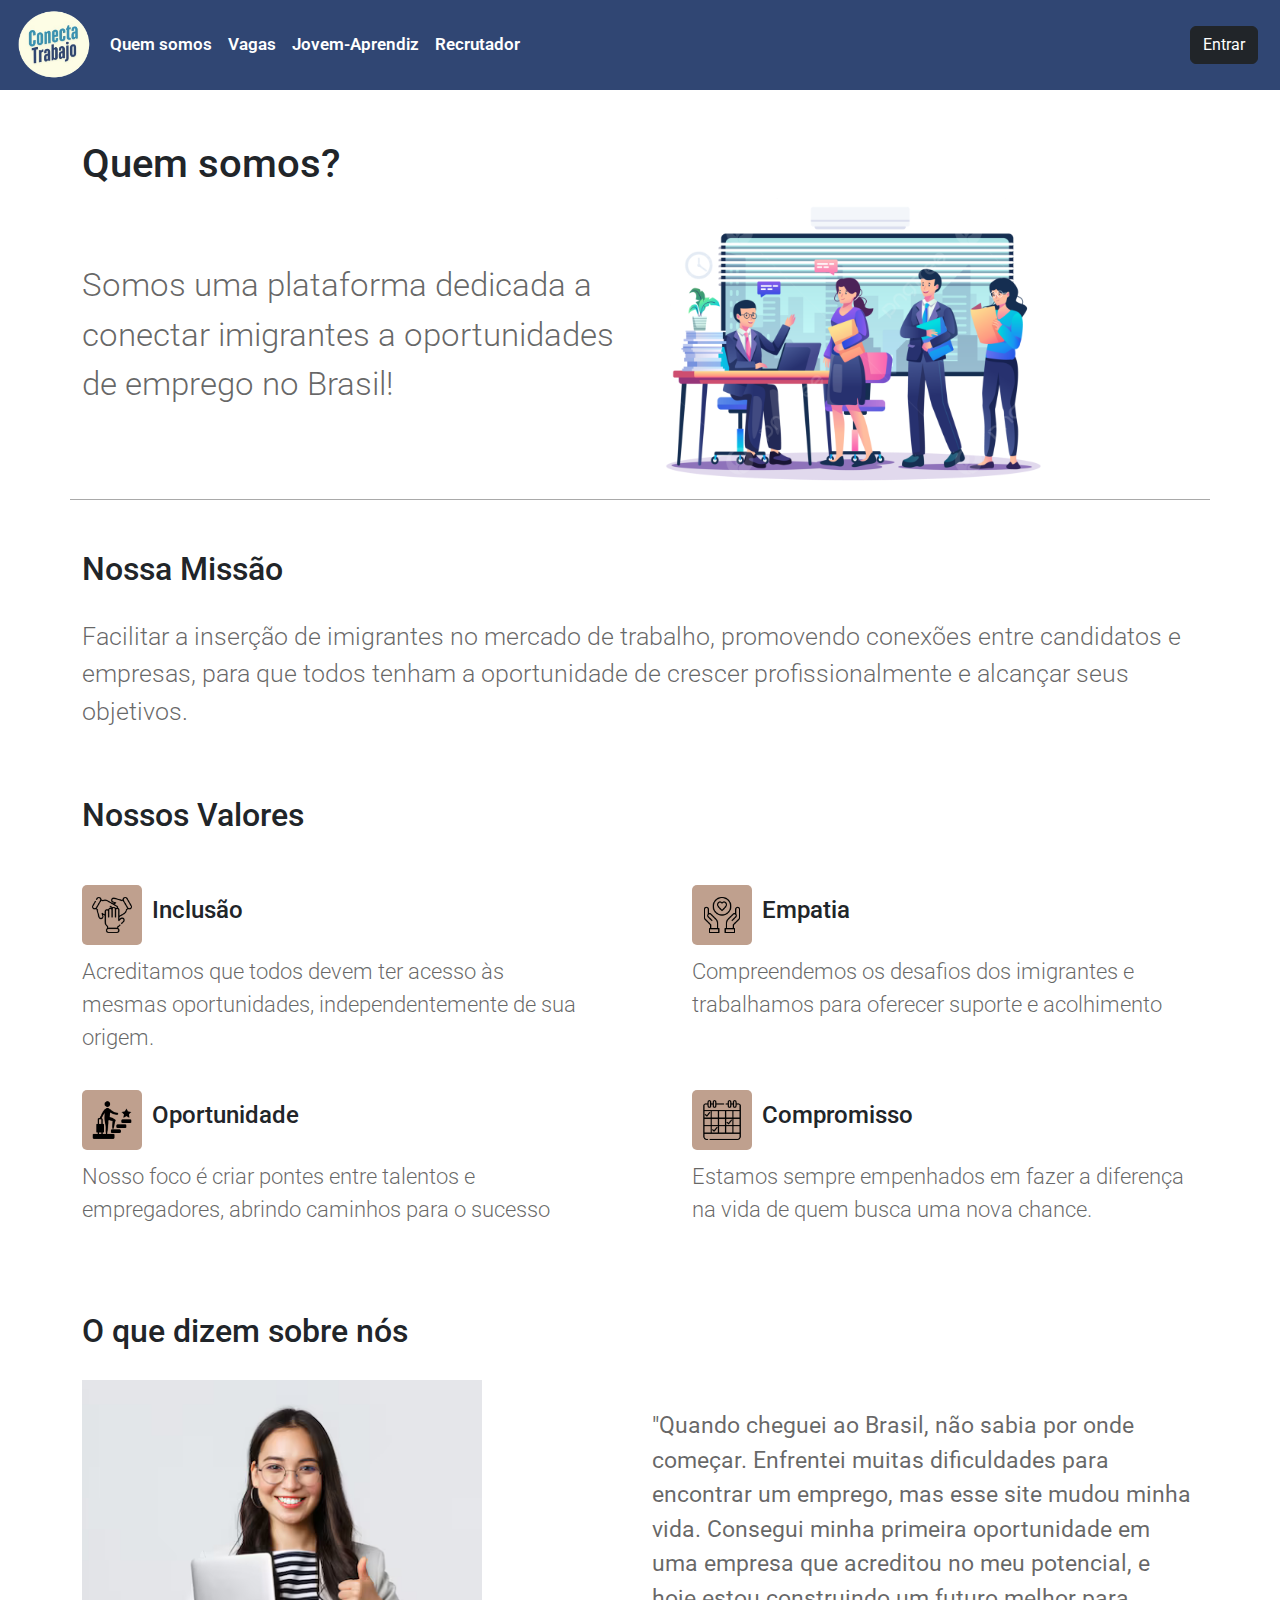
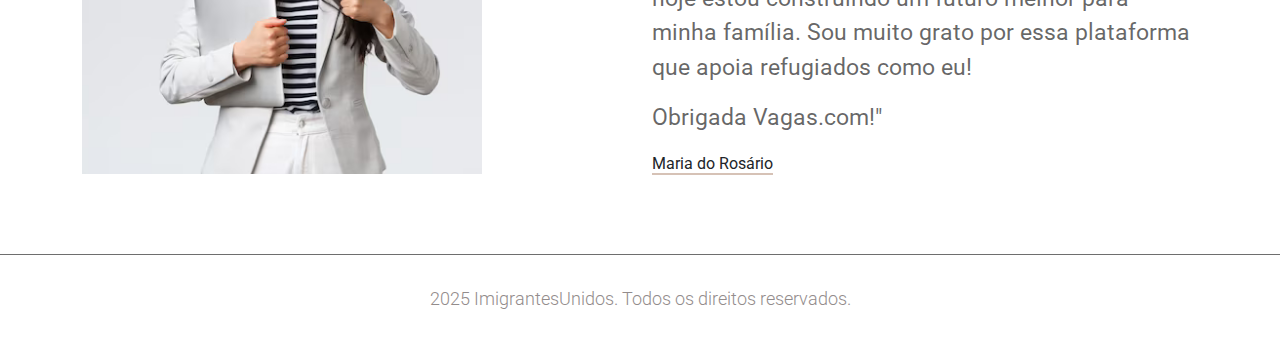
==== index.html @ cefb69b0 "adicionar logo" ====
<!DOCTYPE html>
<html lang="pt-br">
<head>
    <meta charset="UTF-8">
    <meta name="viewport" content="width=device-width, initial-scale=1.0">
    <title>Document</title>
    <link href="https://cdn.jsdelivr.net/npm/bootstrap@5.3.3/dist/css/bootstrap.min.css" rel="stylesheet" integrity="sha384-QWTKZyjpPEjISv5WaRU9OFeRpok6YctnYmDr5pNlyT2bRjXh0JMhjY6hW+ALEwIH" crossorigin="anonymous">
    <link rel="stylesheet" href="tudo/style.css">
    <link rel="stylesheet" href="home/style.css">
</head>
<body>

    <nav class="navbar  navbar-expand-lg">
        <div class="container-fluid">
          <img src="img/trabalho-gimp.png"
          alt="Bootstrap" width="80" height="70">
          <button class="navbar-toggler" type="button" data-bs-toggle="collapse" data-bs-target="#navbarSupportedContent" aria-controls="navbarSupportedContent" aria-expanded="false" aria-label="Toggle navigation">
            <span class="navbar-toggler-icon"></span>
          </button>
          <div class="collapse navbar-collapse" id="navbarSupportedContent">
            <ul class="navbar-nav me-auto mb-2 mb-lg-0">
              <li class="nav-item">
                <a class="nav-link" aria-current="page" href="#">Quem somos</a>
              </li>
              <li class="nav-item">
                <a class="nav-link" href="#">Vagas</a>
              </li>
              <li class="nav-item">
                <a class="nav-link" href="#">Jovem-Aprendiz</a>
              </li>
              <li class="nav-item">
                <a class="nav-link" href="#">Recrutador</a>
              </li>
            </ul>
            <form class="d-flex" role="search">
                <button type="button" class="btn btn-dark">Entrar</button>
            </form>
          </div>
        </div>
    </nav>

    <div class="container quem-somos">
        <div class="row">
            <h1>Quem somos?</h1>
        </div>
    </div>

    <div class="container comeco">
        <div class="row align-items-center">
            <p class="col-md-6">Somos uma plataforma dedicada a conectar imigrantes a oportunidades de emprego no Brasil!</p>
            <div class="col-md-6"><img src="img/img-principal.png" alt="" class="img-comeco"></div>
        </div>
    </div>

    <div class="container missao">
        <div class="row">
            <h2>Nossa Missão</h2>
            <p>Facilitar a inserção de imigrantes no mercado de trabalho, promovendo conexões entre candidatos e empresas, para que todos tenham a oportunidade de crescer profissionalmente e alcançar seus objetivos.</p>
        </div>
    </div>

    <div class="container valores">
        <div class="row justify-content-between">
            <h2>Nossos Valores</h2>
            <div class="topicos-valores col-md-6">
              <div class="icones">
                <img src="img/equipe.png" alt="">
                <h4>Inclusão</h4>
              </div>
              <p>Acreditamos que todos devem ter acesso às mesmas oportunidades, independentemente de sua origem.</p>
            </div>
            <div class="topicos-valores col-md-6">
              <div class="icones">
                <img src="img/empatia.png" alt="">
                <h4>Empatia</h4>
              </div>
              <p>Compreendemos os desafios dos imigrantes e trabalhamos para oferecer suporte e acolhimento</p>
            </div>
            <div class="topicos-valores col-md-6">
              <div class="icones">
                <img src="img/conquista (1).png" alt="">
                <h4>Oportunidade</h4>
              </div>
              <p> Nosso foco é criar pontes entre talentos e empregadores, abrindo caminhos para o sucesso</p>
            </div>
            <div class="topicos-valores col-md-6">
              <div class="icones">
                <img src="img/compromisso.png" alt="">
                <h4>Compromisso</h4>
              </div>
              <p>Estamos sempre empenhados em fazer a diferença na vida de quem busca uma nova chance.</p>
            </div>
        </div>
    </div>

    <div class="container comentario">
      <div class="row align-items-center">
        <h2 class="col-md-12">O que dizem sobre nós</h2>
        <div class="col-md-6">
          <img src="img/negp.png" alt="">
        </div>
        <div class="col-md-6">
          <p>"Quando cheguei ao Brasil, não sabia por onde começar. Enfrentei muitas dificuldades para encontrar um emprego, mas esse site mudou minha vida. Consegui minha primeira oportunidade em uma empresa que acreditou no meu potencial, e hoje estou construindo um futuro melhor para minha família. Sou muito grato por essa plataforma que apoia refugiados como eu!</p>
          <p>Obrigada Vagas.com!"</p>
          <span>Maria do Rosário</span>
        </div>
   </div>
    </div>

    <footer>
        <div class="container">
            <div class="row">
                <p class="text-center">2025 ImigrantesUnidos. Todos os direitos reservados.</p>
            </div>
        </div>
    </footer>

      
    

    <script src="https://cdn.jsdelivr.net/npm/bootstrap@5.3.3/dist/js/bootstrap.bundle.min.js" integrity="sha384-YvpcrYf0tY3lHB60NNkmXc5s9fDVZLESaAA55NDzOxhy9GkcIdslK1eN7N6jIeHz" crossorigin="anonymous"></script>

</body>
</html>
---- tudo/style.css ----
@charset "utf-8";

@import url('https://fonts.googleapis.com/css2?family=Julius+Sans+One&family=Roboto:ital,wght@0,100..900;1,100..900&display=swap');

@import url('https://fonts.googleapis.com/css2?family=Roboto:ital,wght@0,100..900;1,100..900&display=swap'); 

*{
    font-family: "Roboto", serif;
}

:root{
    --cor1: #304673;
    --cor5: #0D0D0D;
}


.navbar{
    background-color: #304673;
    color: white;
    height: 90px;
}

.brand{
   text-decoration: none;
   font-family: "Julius Sans One", serif;
   background-color: rgba(0, 0, 0, 0.753);
   padding: 8px;
   border-radius: 10px;
}

.img-logo{
    border-radius: 10px;
   
}

.navbar a{
    color: white;
    font-weight: 600;
    font-size: 17px;
}

.navbar a:hover{
    color: white;
    text-decoration: dashed;
}
.navbar-collapse{
    background-color: #304673;
    padding: 10px;
}


footer{
    border-top: 1px solid rgba(0, 0, 0, 0.568);
    padding: 30px 0px 20px 0px;
}

footer p{
    color: rgb(147, 140, 140);
    font-size: 18px;
}
---- home/style.css ----
@charset "UTF-8";

p{
    font-size: 25px;
    color: #0d0d0da2;
    font-weight: 300;
}

h2{
    margin-bottom: 30px;
}

.quem-somos h1{
    font-size: 30px;
}

.quem-somos{
    margin-top: 50px;
}

.quem-somos h1{
    font-size: 40px;
}

.comeco{
    margin-bottom: 50px;
    padding-bottom: 10px;
    border-bottom: 1px solid rgba(0, 0, 0, 0.336);
}
.comeco p{
    font-size: 33px;
}

.img-comeco{
    max-width: 400px;
}


@media (max-width:767px){
    .comeco{
        margin-top: 30px;
    }
    
}

.valores{
    margin-top: 50px;
}

.valores h2{
    margin-bottom:50px;
}

.valores img{
    width: 60px;
    background-color: #BFA08E;
    padding: 10px;
    border-radius: 5px;
}

.topicos-valores{
   max-width: 530px;
   margin-bottom: 20px;
}

.topicos-valores p{
    font-size: 22px;
}

.icones{
    display: flex;
    align-items: center;
    gap: 10px;
    margin-bottom: 10px;
}

.comentario{
    margin-top: 50px;
    margin-bottom: 50px;
}

.comentario img{
    max-width: 400px;
    margin-bottom: 30px;
}

.comentario p{
    font-weight: 400;
    font-size: 23px;

}

.comentario span{
    border-bottom: 2px solid #bfa08ea4;
}
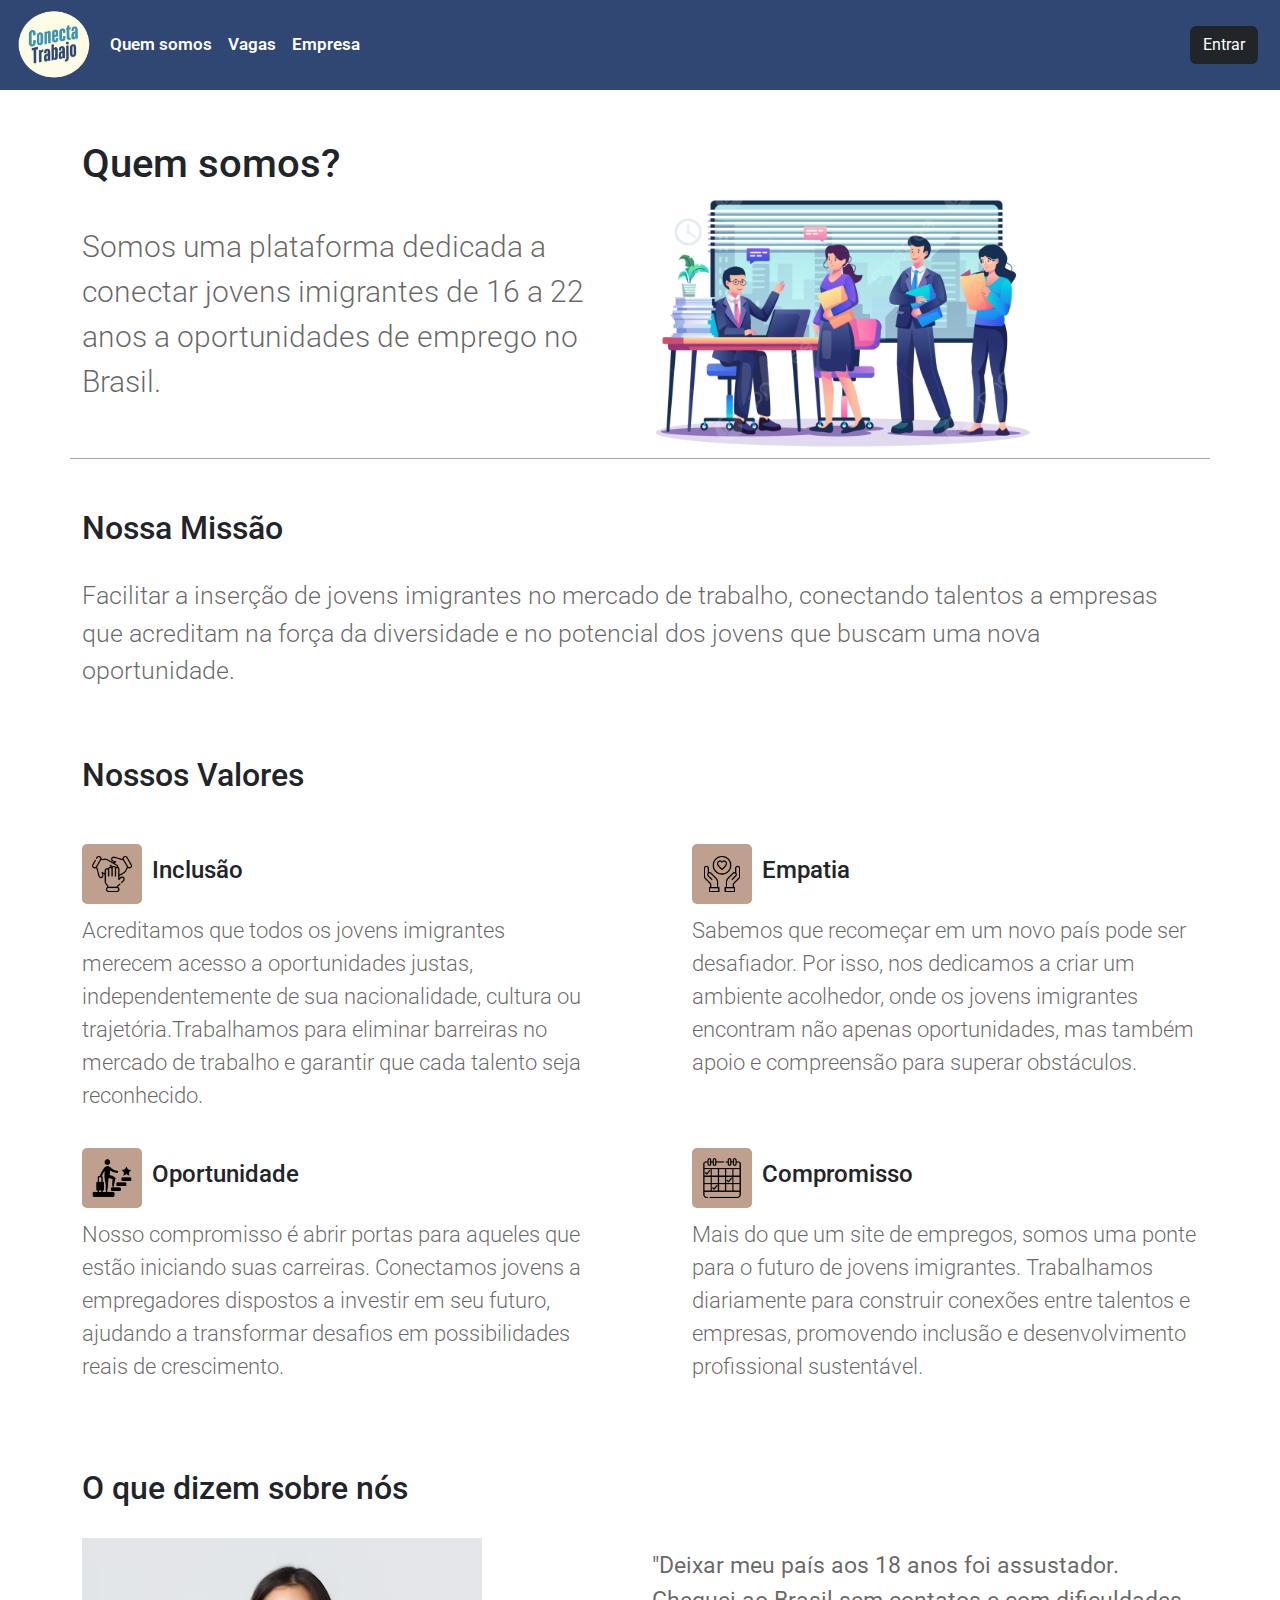
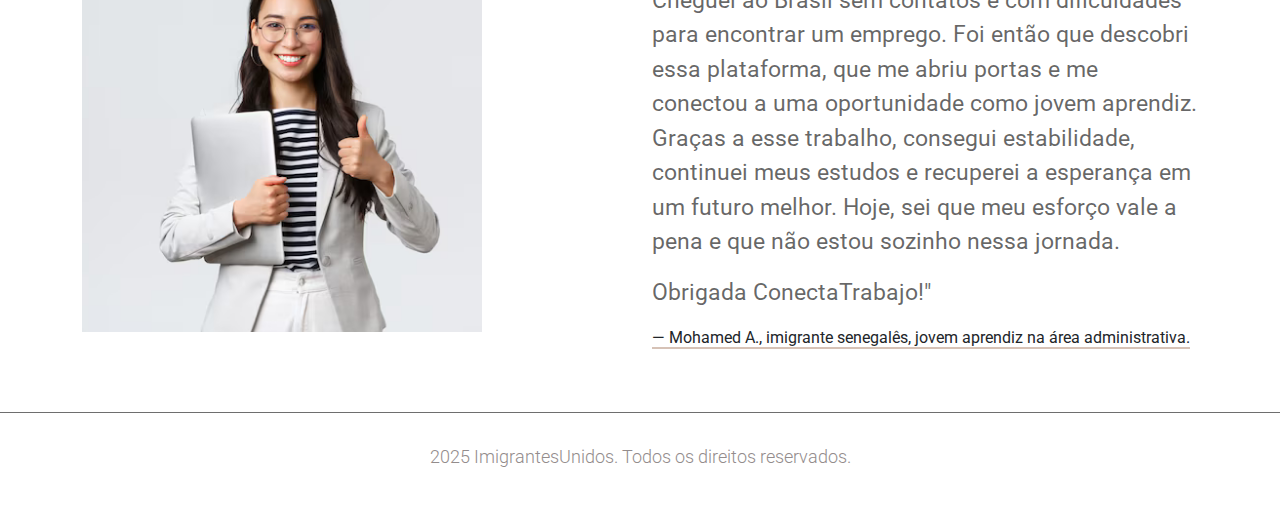
==== commit fd5d4edd: "adicoes final" ====
--- a/index.html
+++ b/index.html
@@ -26,10 +26,7 @@
                 <a class="nav-link" href="#">Vagas</a>
               </li>
               <li class="nav-item">
-                <a class="nav-link" href="#">Jovem-Aprendiz</a>
-              </li>
-              <li class="nav-item">
-                <a class="nav-link" href="#">Recrutador</a>
+                <a class="nav-link" href="empresa.html">Empresa</a>
               </li>
             </ul>
             <form class="d-flex" role="search">
@@ -47,7 +44,7 @@
 
     <div class="container comeco">
         <div class="row align-items-center">
-            <p class="col-md-6">Somos uma plataforma dedicada a conectar imigrantes a oportunidades de emprego no Brasil!</p>
+            <p class="col-md-6">Somos uma plataforma dedicada a conectar jovens imigrantes de 16 a 22 anos a oportunidades de emprego no Brasil.</p>
             <div class="col-md-6"><img src="img/img-principal.png" alt="" class="img-comeco"></div>
         </div>
     </div>
@@ -55,7 +52,7 @@
     <div class="container missao">
         <div class="row">
             <h2>Nossa Missão</h2>
-            <p>Facilitar a inserção de imigrantes no mercado de trabalho, promovendo conexões entre candidatos e empresas, para que todos tenham a oportunidade de crescer profissionalmente e alcançar seus objetivos.</p>
+            <p>Facilitar a inserção de jovens imigrantes no mercado de trabalho, conectando talentos a empresas que acreditam na força da diversidade e no potencial dos jovens que buscam uma nova oportunidade.</p>
         </div>
     </div>
 
@@ -67,28 +64,28 @@
                 <img src="img/equipe.png" alt="">
                 <h4>Inclusão</h4>
               </div>
-              <p>Acreditamos que todos devem ter acesso às mesmas oportunidades, independentemente de sua origem.</p>
+              <p>Acreditamos que todos os jovens imigrantes merecem acesso a oportunidades justas, independentemente de sua nacionalidade, cultura ou trajetória.Trabalhamos para eliminar barreiras no mercado de trabalho e garantir que cada talento seja reconhecido. </p>
             </div>
             <div class="topicos-valores col-md-6">
               <div class="icones">
                 <img src="img/empatia.png" alt="">
                 <h4>Empatia</h4>
               </div>
-              <p>Compreendemos os desafios dos imigrantes e trabalhamos para oferecer suporte e acolhimento</p>
+              <p>Sabemos que recomeçar em um novo país pode ser desafiador. Por isso, nos dedicamos a criar um ambiente acolhedor, onde os jovens imigrantes encontram não apenas oportunidades, mas também apoio e compreensão para superar obstáculos.</p>
             </div>
             <div class="topicos-valores col-md-6">
               <div class="icones">
                 <img src="img/conquista (1).png" alt="">
                 <h4>Oportunidade</h4>
               </div>
-              <p> Nosso foco é criar pontes entre talentos e empregadores, abrindo caminhos para o sucesso</p>
+              <p> Nosso compromisso é abrir portas para aqueles que estão iniciando suas carreiras. Conectamos jovens a empregadores dispostos a investir em seu futuro, ajudando a transformar desafios em possibilidades reais de crescimento.</p>
             </div>
             <div class="topicos-valores col-md-6">
               <div class="icones">
                 <img src="img/compromisso.png" alt="">
                 <h4>Compromisso</h4>
               </div>
-              <p>Estamos sempre empenhados em fazer a diferença na vida de quem busca uma nova chance.</p>
+              <p> Mais do que um site de empregos, somos uma ponte para o futuro de jovens imigrantes. Trabalhamos diariamente para construir conexões entre talentos e empresas, promovendo inclusão e desenvolvimento profissional sustentável.</p>
             </div>
         </div>
     </div>
@@ -100,9 +97,9 @@
           <img src="img/negp.png" alt="">
         </div>
         <div class="col-md-6">
-          <p>"Quando cheguei ao Brasil, não sabia por onde começar. Enfrentei muitas dificuldades para encontrar um emprego, mas esse site mudou minha vida. Consegui minha primeira oportunidade em uma empresa que acreditou no meu potencial, e hoje estou construindo um futuro melhor para minha família. Sou muito grato por essa plataforma que apoia refugiados como eu!</p>
-          <p>Obrigada Vagas.com!"</p>
-          <span>Maria do Rosário</span>
+          <p>"Deixar meu país aos 18 anos foi assustador. Cheguei ao Brasil sem contatos e com dificuldades para encontrar um emprego. Foi então que descobri essa plataforma, que me abriu portas e me conectou a uma oportunidade como jovem aprendiz. Graças a esse trabalho, consegui estabilidade, continuei meus estudos e recuperei a esperança em um futuro melhor. Hoje, sei que meu esforço vale a pena e que não estou sozinho nessa jornada.</p>
+          <p>Obrigada ConectaTrabajo!"</p>
+          <span> — Mohamed A., imigrante senegalês, jovem aprendiz na área administrativa.</span>
         </div>
    </div>
     </div>
--- a/tudo/style.css
+++ b/tudo/style.css
@@ -10,7 +10,8 @@
 
 :root{
     --cor1: #304673;
-    --cor5: #0D0D0D;
+    --cor2: #0D0D0D;
+    --cor3: #BFA08E;
 }
 
 
@@ -41,7 +42,7 @@
 
 .navbar a:hover{
     color: white;
-    text-decoration: dashed;
+    text-decoration: underline;
 }
 .navbar-collapse{
     background-color: #304673;
--- a/home/style.css
+++ b/home/style.css
@@ -28,20 +28,23 @@
     border-bottom: 1px solid rgba(0, 0, 0, 0.336);
 }
 .comeco p{
-    font-size: 33px;
+    font-size: 30px;
 }
 
 .img-comeco{
-    max-width: 400px;
+    max-width: 380px;
 }
 
+@media (max-width:800px){
+    .img-comeco{
+        max-width: 350px;
+    }
 
-@media (max-width:767px){
-    .comeco{
-        margin-top: 30px;
+    .comeco p{
+        font-size: 26px;
     }
-    
 }
+
 
 .valores{
     margin-top: 50px;
@@ -87,7 +90,6 @@
 .comentario p{
     font-weight: 400;
     font-size: 23px;
-
 }
 
 .comentario span{
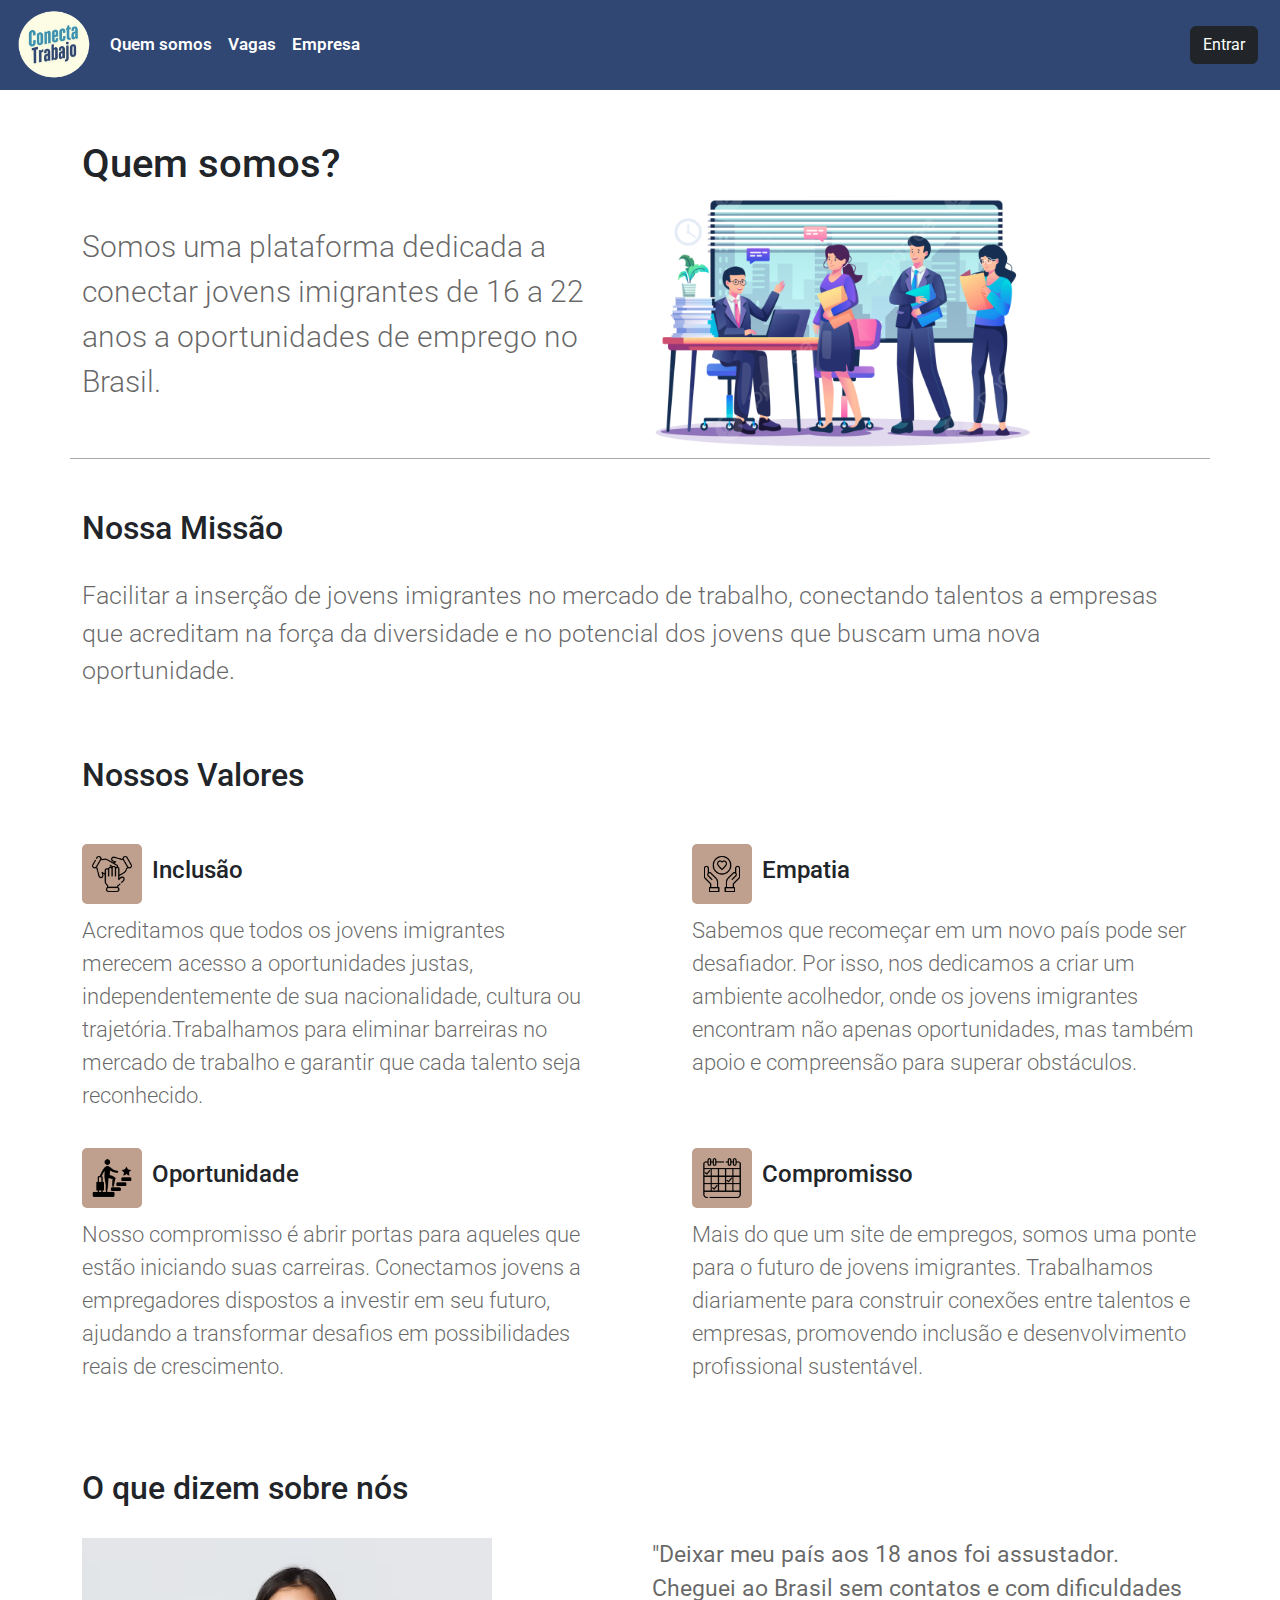
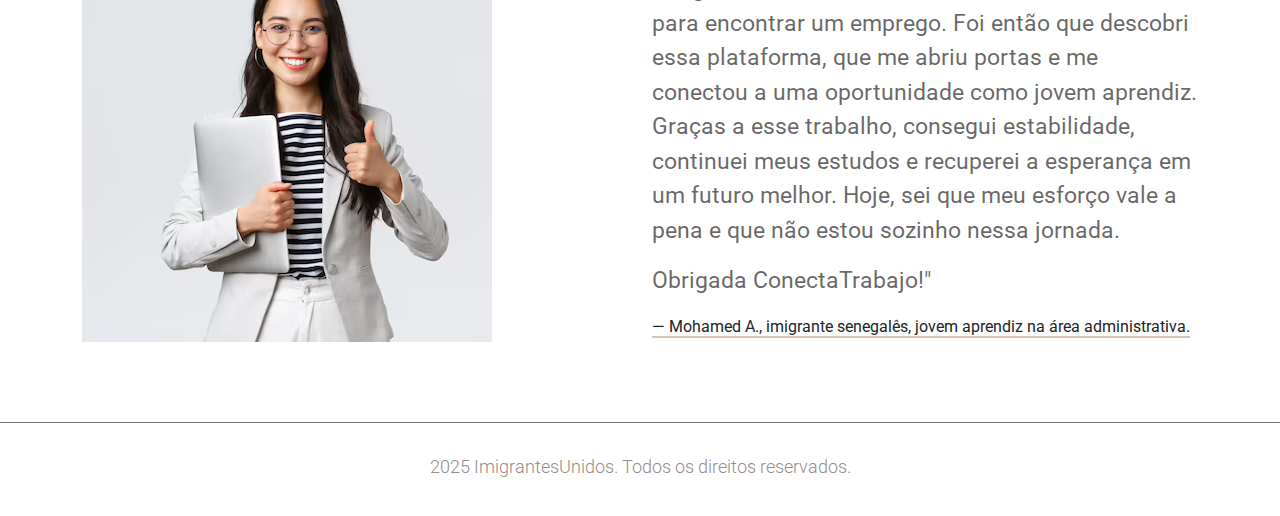
==== commit 632daaf9: "ajustando imagem" ====
--- a/index.html
+++ b/index.html
@@ -91,7 +91,7 @@
     </div>
 
     <div class="container comentario">
-      <div class="row align-items-center">
+      <div class="row align-items-">
         <h2 class="col-md-12">O que dizem sobre nós</h2>
         <div class="col-md-6">
           <img src="img/negp.png" alt="">
--- a/tudo/style.css
+++ b/tudo/style.css
@@ -44,6 +44,10 @@
     color: white;
     text-decoration: underline;
 }
+
+.navbar a:visited{
+    color: white;
+}
 .navbar-collapse{
     background-color: #304673;
     padding: 10px;
--- a/home/style.css
+++ b/home/style.css
@@ -83,7 +83,7 @@
 }
 
 .comentario img{
-    max-width: 400px;
+    max-width: 500px;
     margin-bottom: 30px;
 }
 
@@ -94,4 +94,36 @@
 
 .comentario span{
     border-bottom: 2px solid #bfa08ea4;
+   
 }
+
+@media(max-width:992px){
+
+    .comentario img{
+        max-width: 350px;   
+    }
+
+    .comentario p{
+        font-weight: 400;
+        font-size: 19px;
+       margin-left: 40px;
+    }
+    .comentario span{
+        margin-left: 40px;
+    }
+}
+
+@media(max-width:768px){
+
+    .comentario img{
+        max-width: 100%;   
+    }
+
+    .comentario p{
+       margin-left: 0px;
+    }
+
+    .comentario span{
+        margin-left: 0px;
+    }
+}
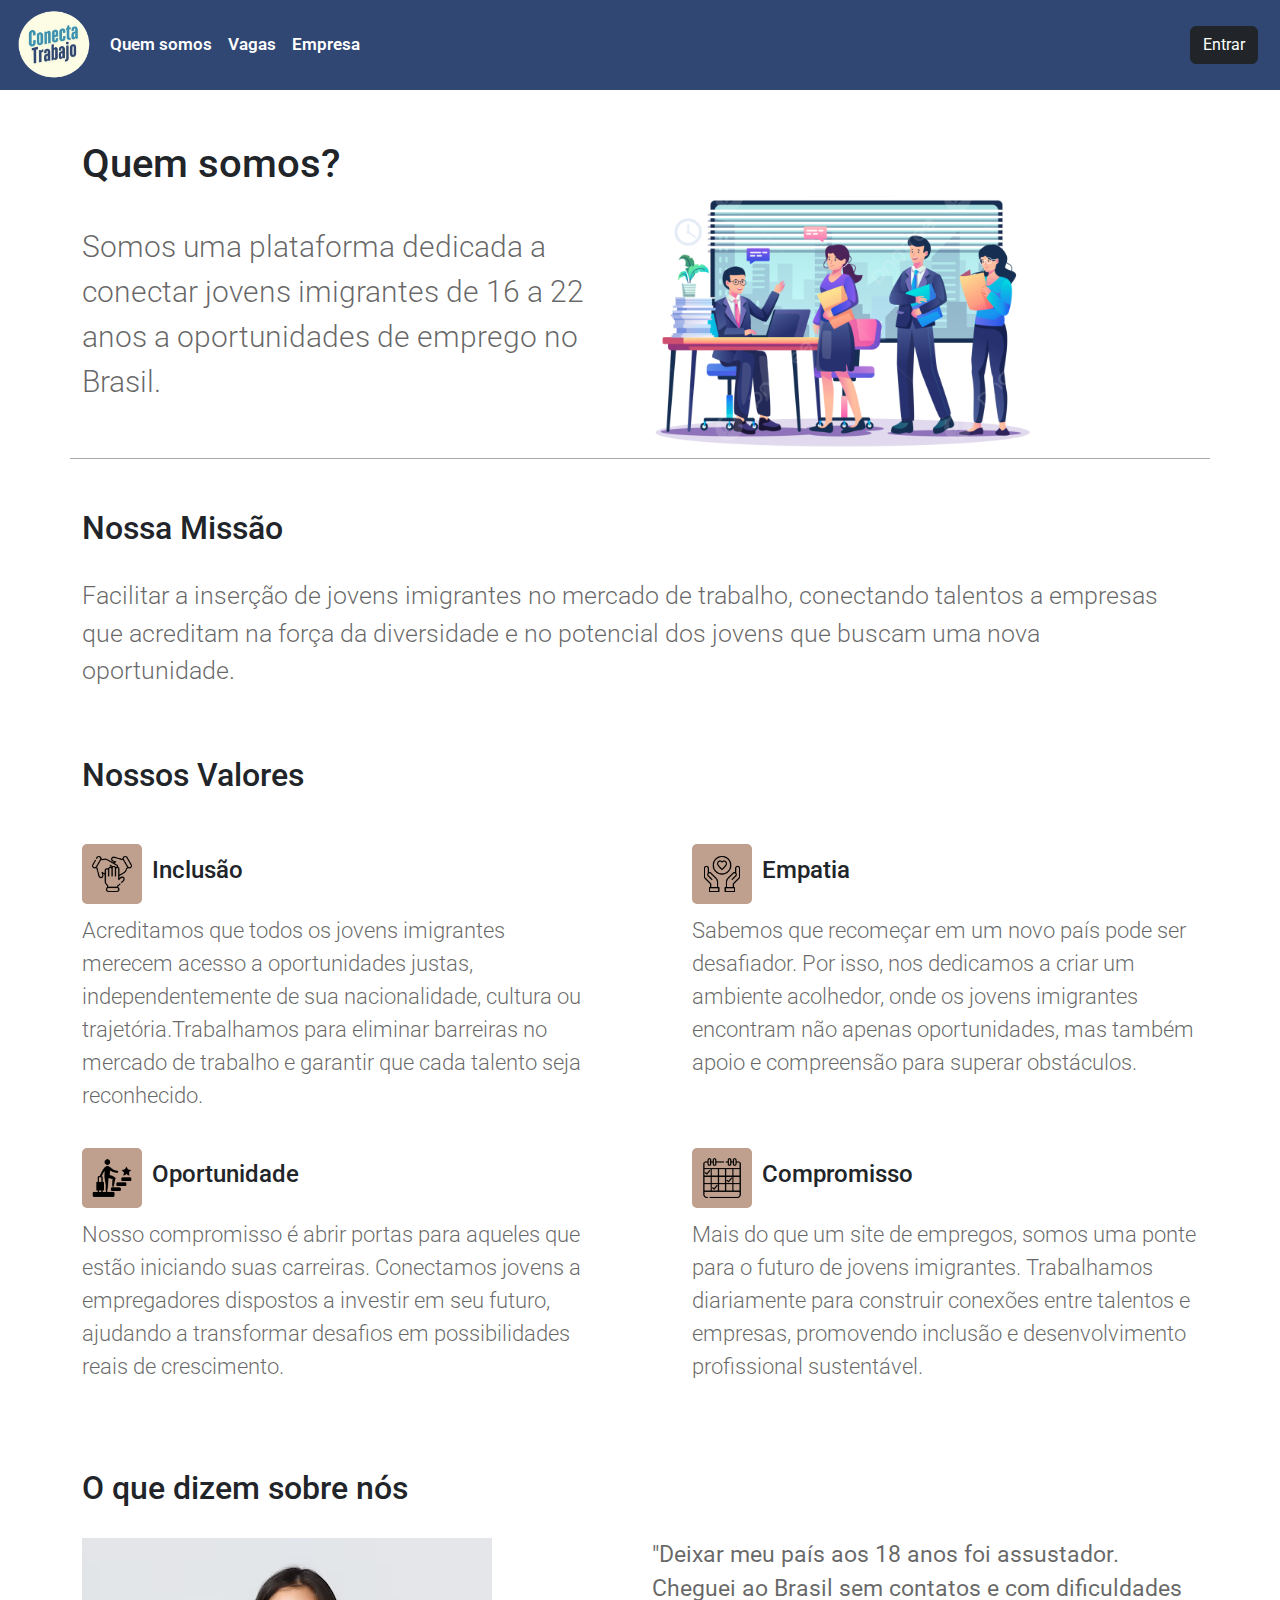
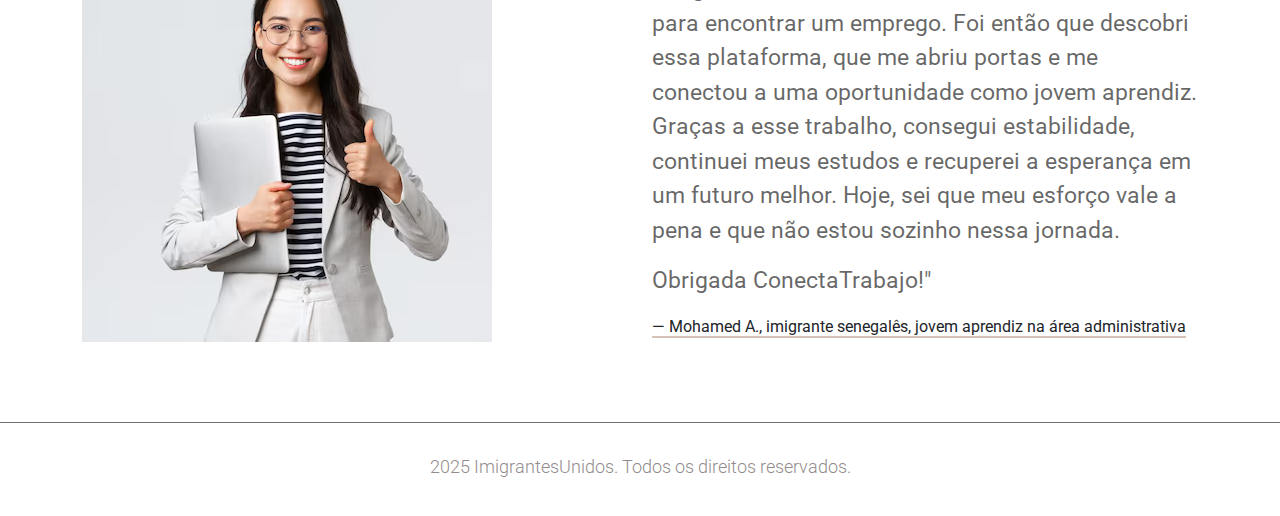
==== commit c36deaf3: "Update index.html" ====
--- a/index.html
+++ b/index.html
@@ -99,7 +99,9 @@
         <div class="col-md-6">
           <p>"Deixar meu país aos 18 anos foi assustador. Cheguei ao Brasil sem contatos e com dificuldades para encontrar um emprego. Foi então que descobri essa plataforma, que me abriu portas e me conectou a uma oportunidade como jovem aprendiz. Graças a esse trabalho, consegui estabilidade, continuei meus estudos e recuperei a esperança em um futuro melhor. Hoje, sei que meu esforço vale a pena e que não estou sozinho nessa jornada.</p>
           <p>Obrigada ConectaTrabajo!"</p>
-          <span> — Mohamed A., imigrante senegalês, jovem aprendiz na área administrativa.</span>
+          <span>— Mohamed A., imigrante senegalês,
+            jovem aprendiz na área administrativa
+          </span>
         </div>
    </div>
     </div>
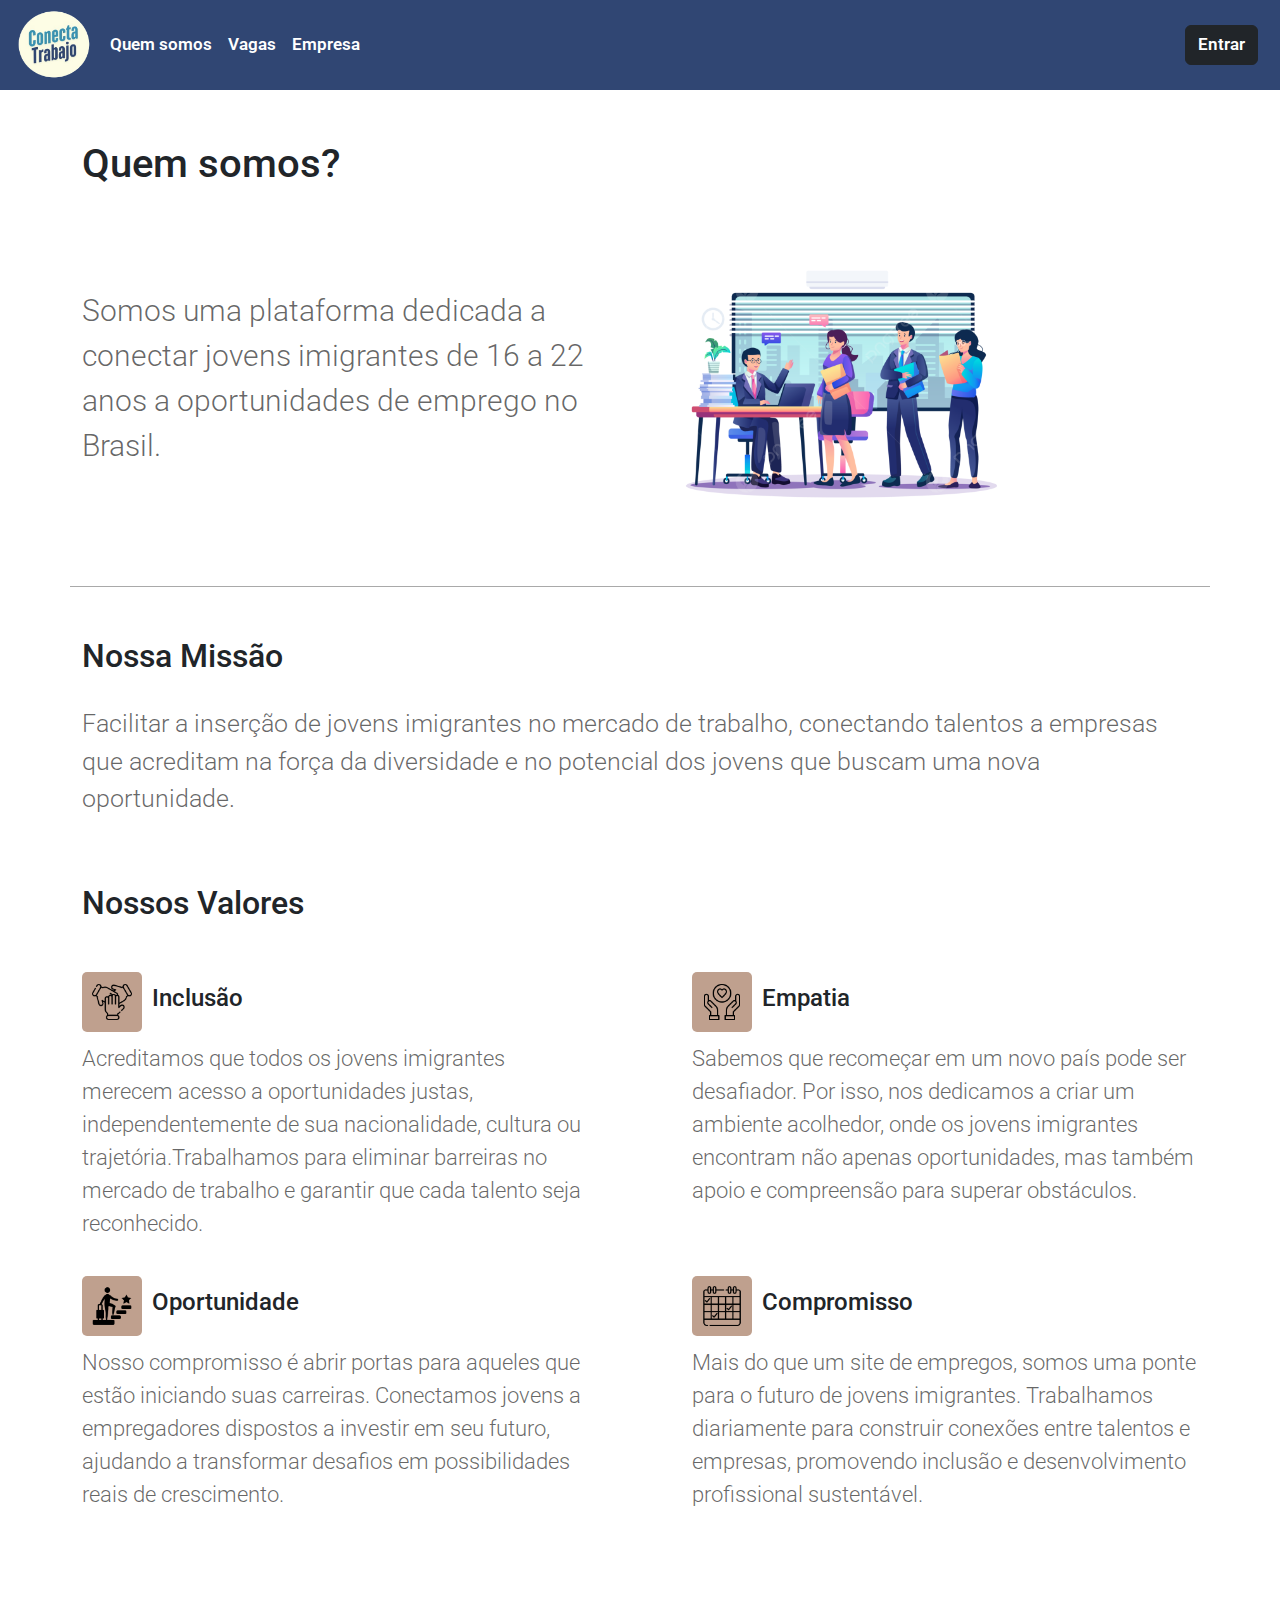
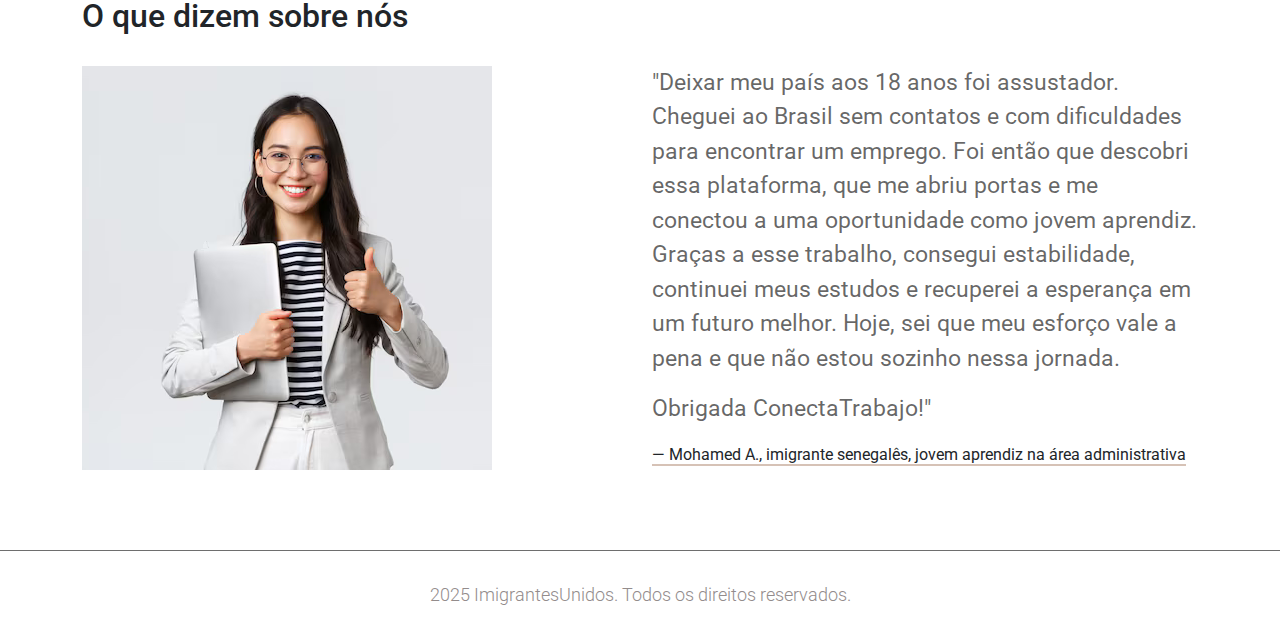
==== commit cb26544b: "adicionando login e cadastro" ====
--- a/index.html
+++ b/index.html
@@ -30,7 +30,7 @@
               </li>
             </ul>
             <form class="d-flex" role="search">
-                <button type="button" class="btn btn-dark">Entrar</button>
+              <a href="entrar.html"  class="btn btn-dark">Entrar</a>
             </form>
           </div>
         </div>
@@ -45,7 +45,9 @@
     <div class="container comeco">
         <div class="row align-items-center">
             <p class="col-md-6">Somos uma plataforma dedicada a conectar jovens imigrantes de 16 a 22 anos a oportunidades de emprego no Brasil.</p>
-            <div class="col-md-6"><img src="img/img-principal.png" alt="" class="img-comeco"></div>
+            <div class="col-md-6">
+              <img src="img/pngtree-people-stand-in-line-queuing-and-waiting-for-an-interview-with-png-image_7516346.png" alt="" class="img-comeco">
+            </div>
         </div>
     </div>
 
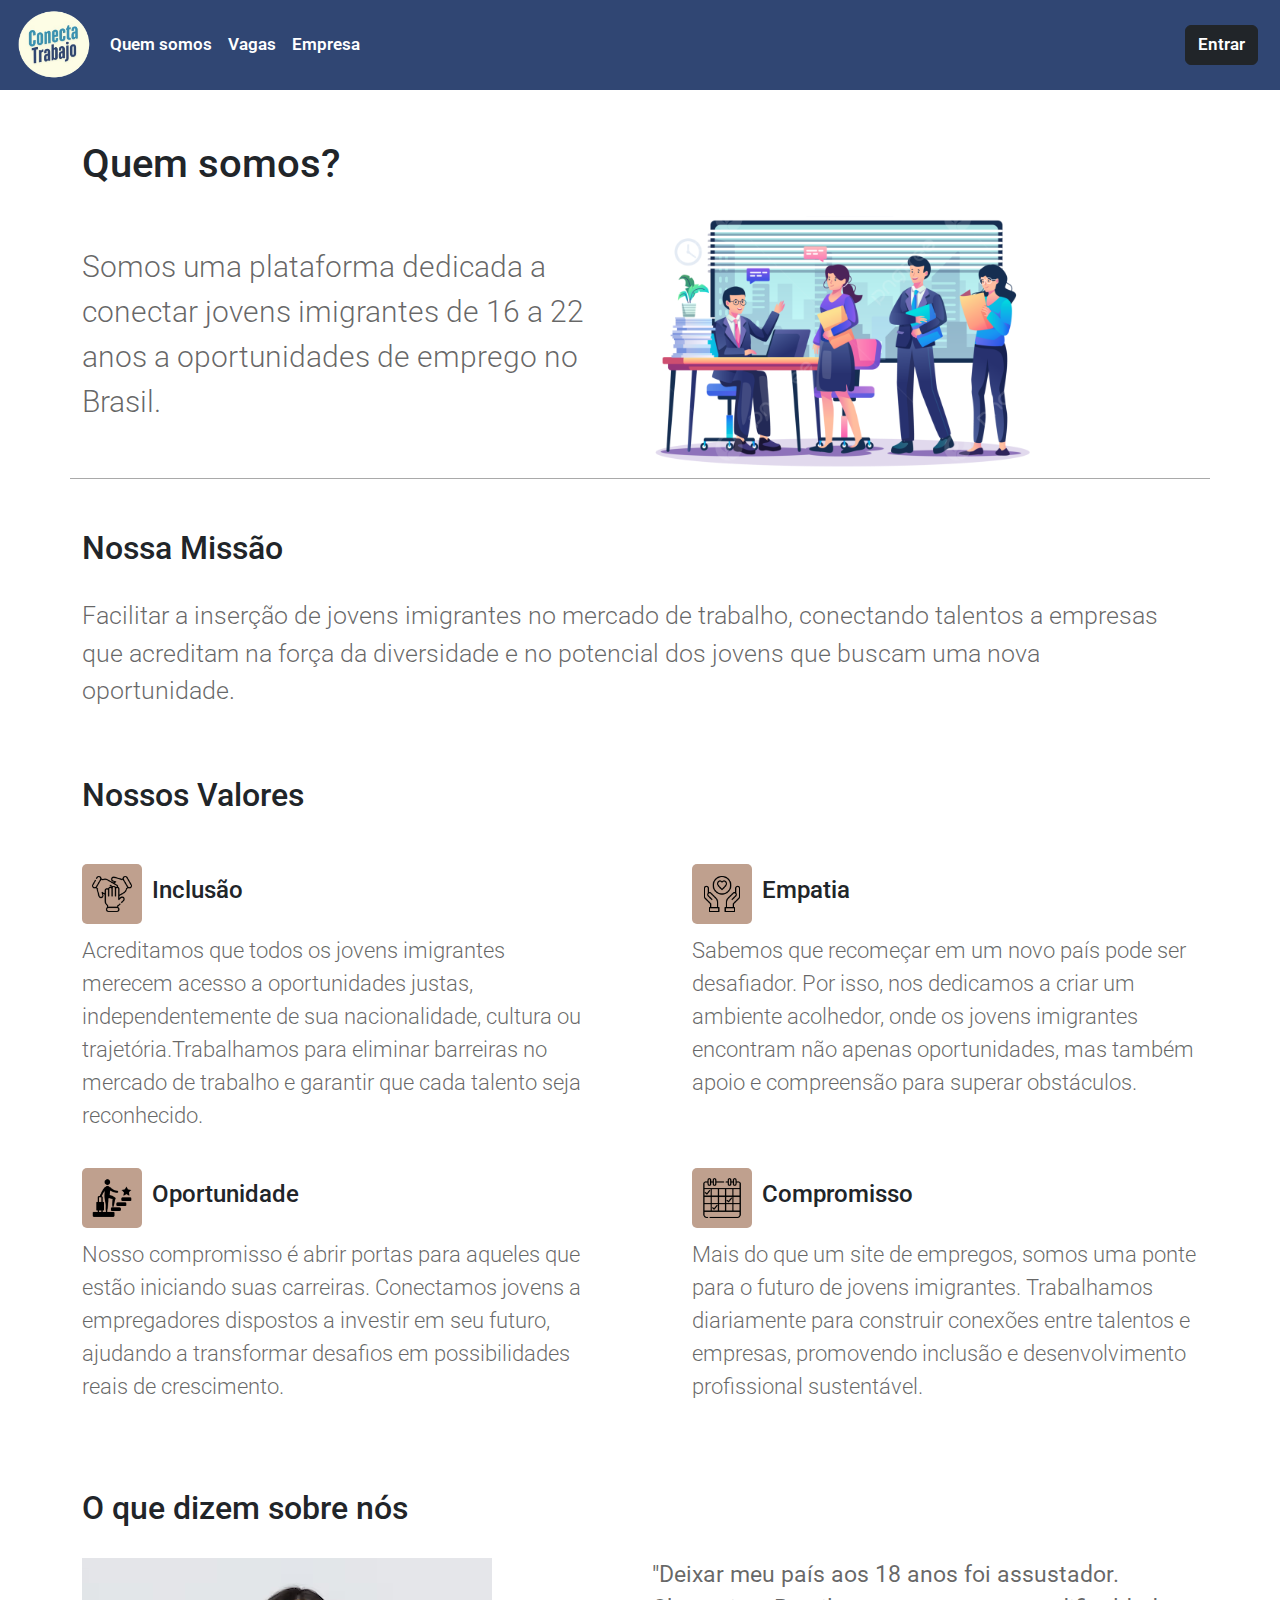
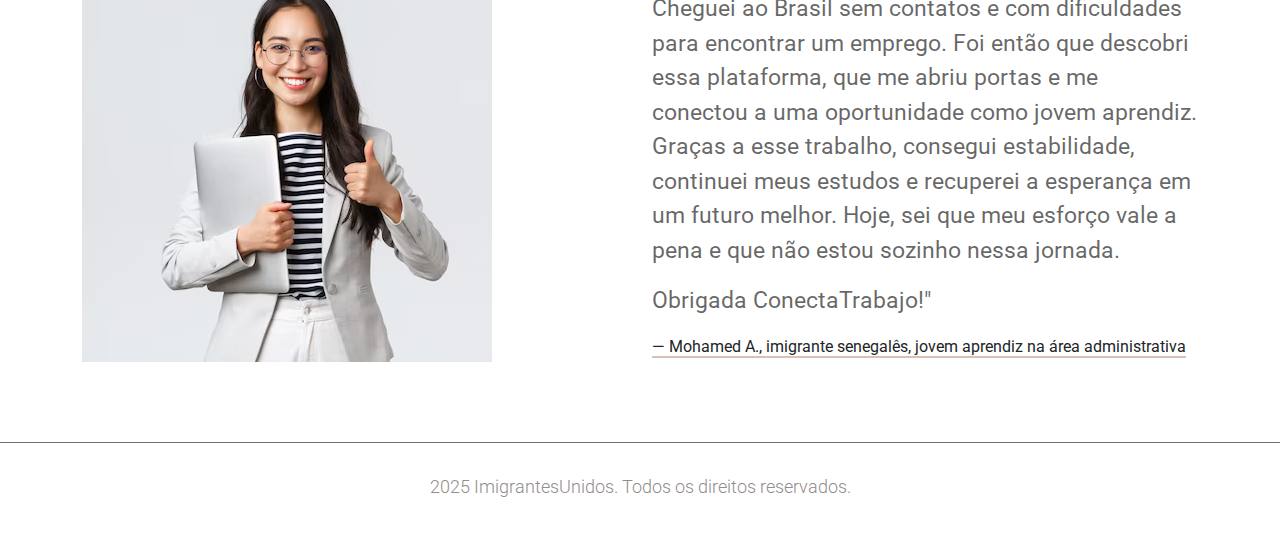
==== commit acbe4077: "ajuste botao" ====
--- a/index.html
+++ b/index.html
@@ -46,7 +46,7 @@
         <div class="row align-items-center">
             <p class="col-md-6">Somos uma plataforma dedicada a conectar jovens imigrantes de 16 a 22 anos a oportunidades de emprego no Brasil.</p>
             <div class="col-md-6">
-              <img src="img/pngtree-people-stand-in-line-queuing-and-waiting-for-an-interview-with-png-image_7516346.png" alt="" class="img-comeco">
+              <img src="img/img-principal.png" alt="" class="img-comeco">
             </div>
         </div>
     </div>
--- a/home/style.css
+++ b/home/style.css
@@ -16,6 +16,7 @@
 
 .quem-somos{
     margin-top: 50px;
+    margin-bottom: 20px;
 }
 
 .quem-somos h1{
@@ -27,6 +28,7 @@
     padding-bottom: 10px;
     border-bottom: 1px solid rgba(0, 0, 0, 0.336);
 }
+
 .comeco p{
     font-size: 30px;
 }
